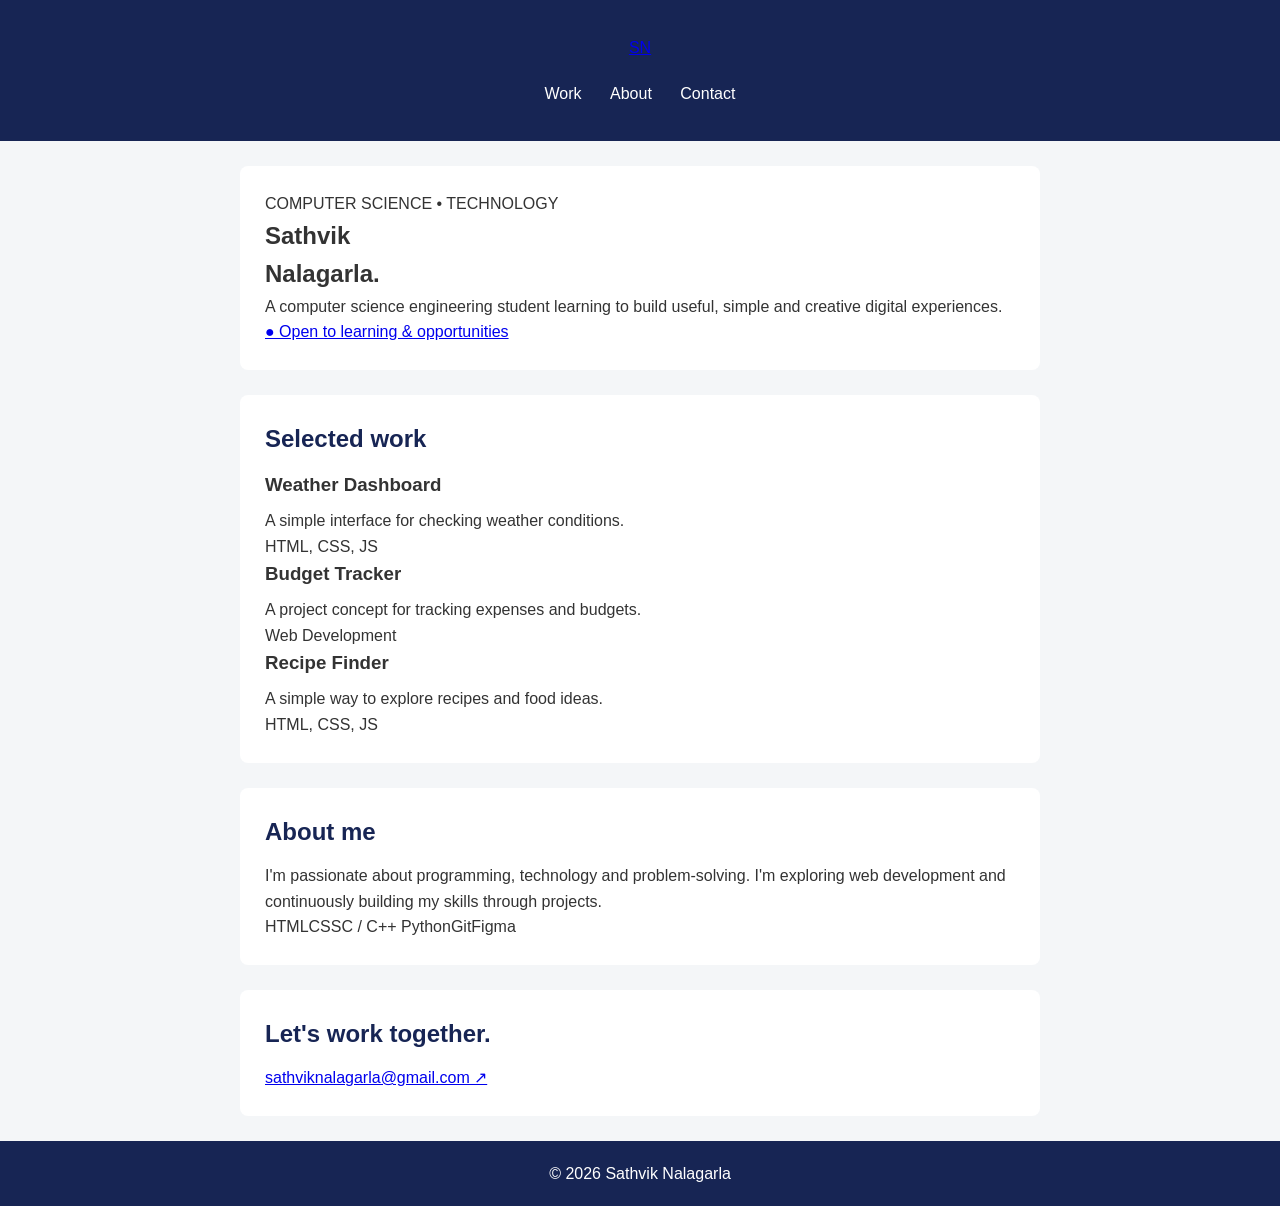
==== portfolio-sathvik/index.html @ 77affa6a "basic structure" ====
<!DOCTYPE html>
<html lang="en">
<head>
  <meta charset="UTF-8">
  <meta name="viewport" content="width=device-width, initial-scale=1.0">
  <title>Sathvik Nalagarla | Portfolio</title>
  <link rel="stylesheet" href="style.css">
</head>
<body>
  <header>
    <a class="logo" href="#home">SN</a>
    <nav>
      <a href="#work">Work</a>
      <a href="#about">About</a>
      <a href="#contact">Contact</a>
    </nav>
  </header>

  <main>
    <section class="hero" id="home">
      <p class="eyebrow">COMPUTER SCIENCE • TECHNOLOGY</p>
      <h1>Sathvik<br>Nalagarla<span>.</span></h1>
      <p class="intro">A computer science engineering student learning
        to build useful, simple and creative digital experiences.</p>
      <a class="pill" href="#contact">● Open to learning & opportunities</a>
    </section>

    <section class="work" id="work">
      <h2>Selected work</h2>

      <article class="project">
        <div>
          <h3>Weather Dashboard</h3>
          <p>A simple interface for checking weather conditions.</p>
        </div>
        <span>HTML, CSS, JS</span>
      </article>

      <article class="project">
        <div>
          <h3>Budget Tracker</h3>
          <p>A project concept for tracking expenses and budgets.</p>
        </div>
        <span>Web Development</span>
      </article>

      <article class="project">
        <div>
          <h3>Recipe Finder</h3>
          <p>A simple way to explore recipes and food ideas.</p>
        </div>
        <span>HTML, CSS, JS</span>
      </article>
    </section>

    <section class="about" id="about">
      <h2>About me</h2>
      <p>I'm passionate about programming, technology and
        problem-solving. I'm exploring web development and
        continuously building my skills through projects.</p>
      <div class="skills">
        <span>HTML</span><span>CSS</span><span>C / C++</span>
        <span>Python</span><span>Git</span><span>Figma</span>
      </div>
    </section>

    <section class="contact" id="contact">
      <h2>Let's work together.</h2>
      <a href="mailto:sathviknalagarla@gmail.com">
        sathviknalagarla@gmail.com ↗
      </a>
    </section>
  </main>

  <footer>© 2026 Sathvik Nalagarla</footer>
</body>
</html>
---- portfolio-sathvik/style.css ----
* {
    margin: 0;
    padding: 0;
    box-sizing: border-box;
}

body {
    font-family: Arial, sans-serif;
    background-color: #f4f6f8;
    color: #333;
    line-height: 1.6;
}

header {
    background-color: #172554;
    color: white;
    text-align: center;
    padding: 35px 15px;
}

header h1 {
    margin-bottom: 5px;
}

nav {
    margin-top: 20px;
}

nav a {
    color: white;
    text-decoration: none;
    margin: 0 12px;
}

nav a:hover {
    color: #93c5fd;
}

section {
    background-color: white;
    max-width: 800px;
    margin: 25px auto;
    padding: 25px;
    border-radius: 8px;
}

h2 {
    color: #172554;
    margin-bottom: 12px;
}

h3 {
    margin-bottom: 8px;
}

footer {
    text-align: center;
    padding: 20px;
    background-color: #172554;
    color: white;
}

@media (max-width: 600px) {
    nav a {
        display: inline-block;
        margin: 5px;
    }

    section {
        margin: 15px;
    }
}
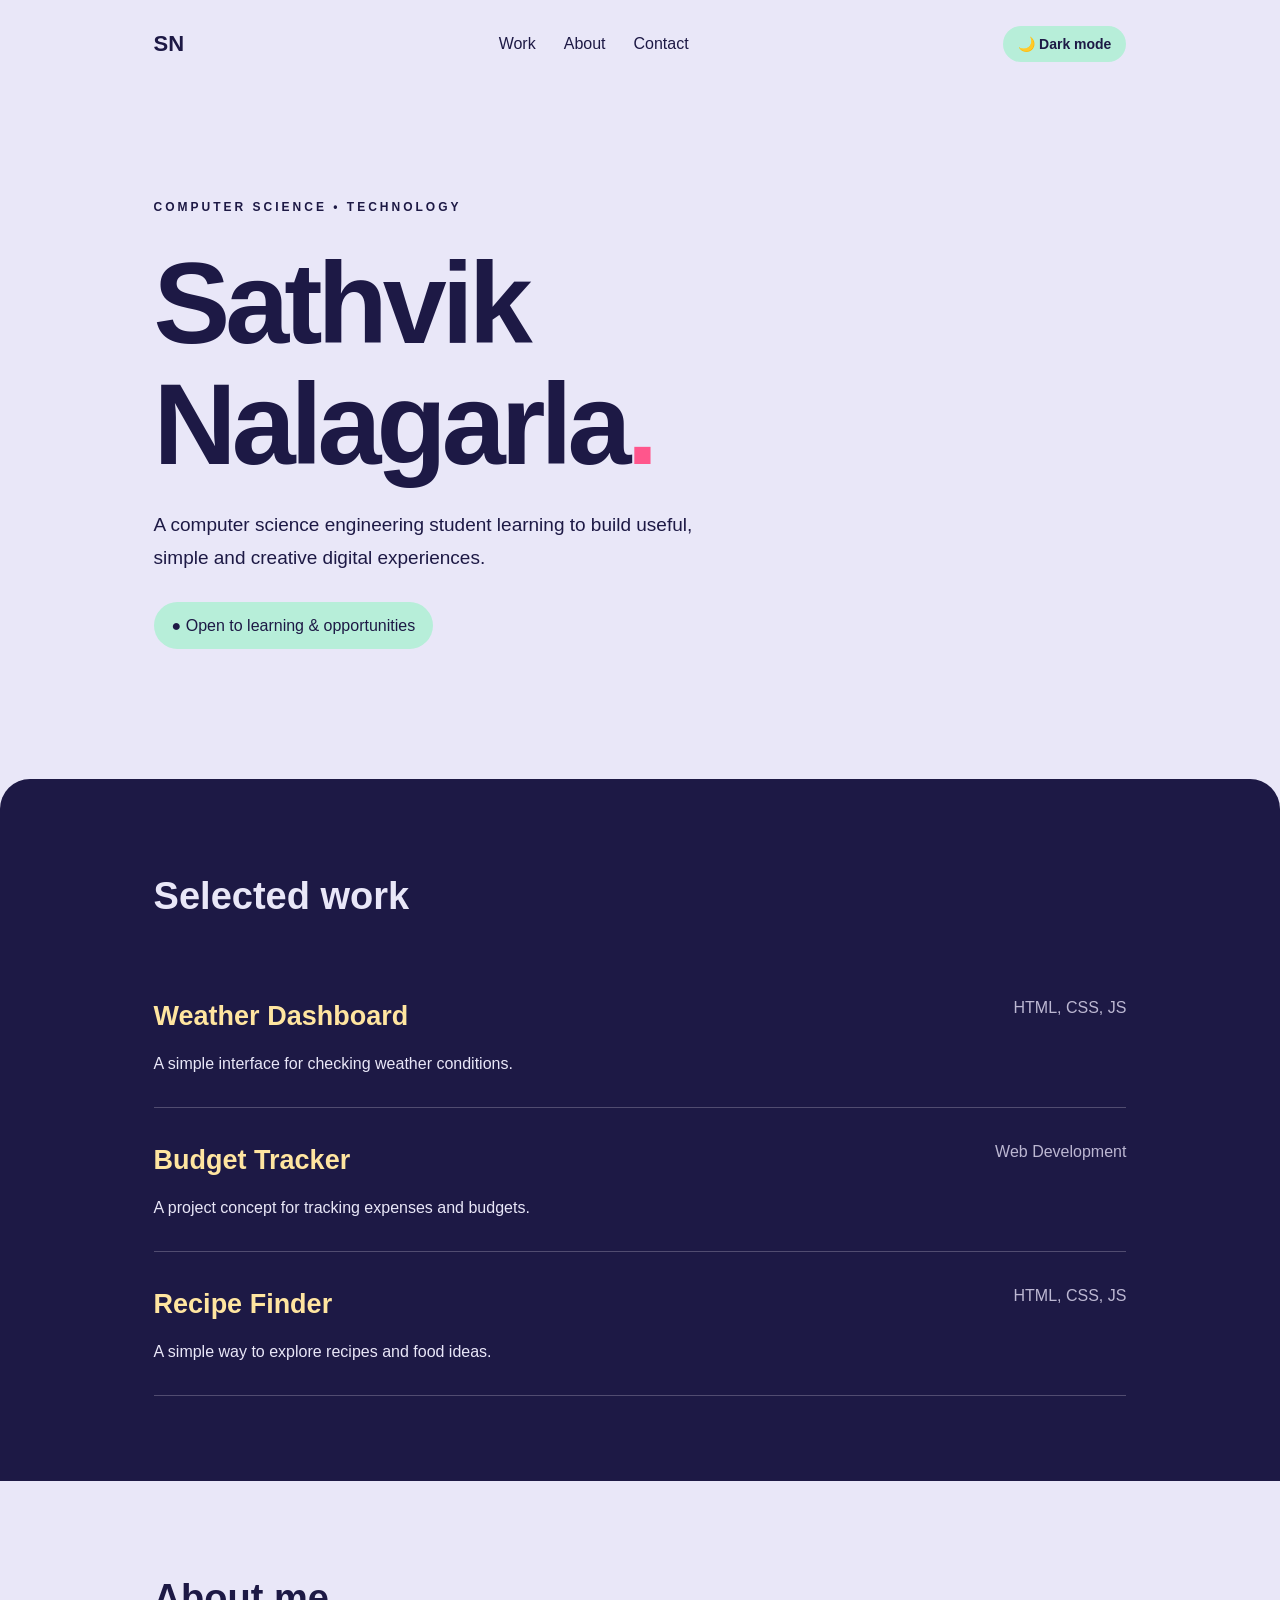
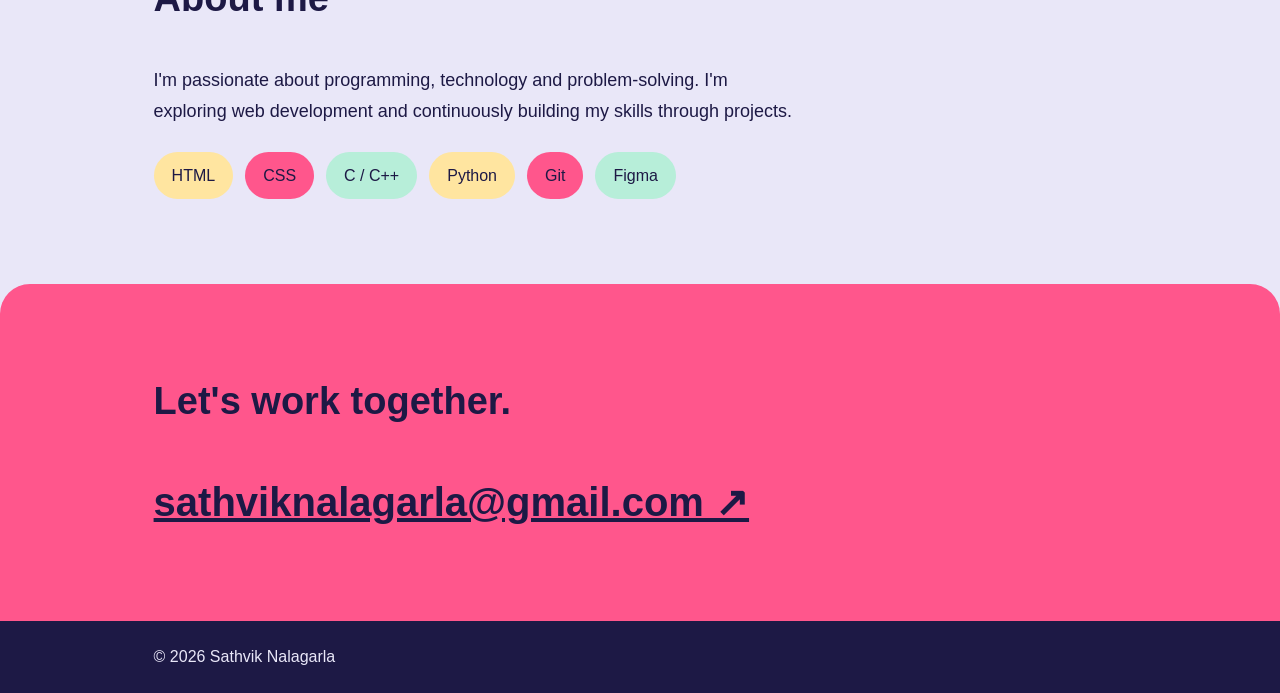
==== commit 099c2f62: "Add light and dark mode" ====
--- a/portfolio-sathvik/index.html
+++ b/portfolio-sathvik/index.html
@@ -15,6 +15,9 @@
       <a href="#about">About</a>
       <a href="#contact">Contact</a>
     </nav>
+    <button id="theme-toggle" aria-label="Switch theme">
+  🌙 Dark mode
+</button>
   </header>
 
   <main>
@@ -74,5 +77,15 @@
   </main>
 
   <footer>© 2026 Sathvik Nalagarla</footer>
+  <script>
+  const toggle = document.getElementById("theme-toggle");
+
+  toggle.addEventListener("click", () => {
+    document.body.classList.toggle("dark-mode");
+
+    const isDark = document.body.classList.contains("dark-mode");
+    toggle.textContent = isDark ? "☀️ Light mode" : "🌙 Dark mode";
+  });
+</script>
 </body>
 </html>
--- a/portfolio-sathvik/style.css
+++ b/portfolio-sathvik/style.css
@@ -1,73 +1,240 @@
 
 * {
-    margin: 0;
-    padding: 0;
-    box-sizing: border-box;
+  margin: 0;
+  padding: 0;
+  box-sizing: border-box;
+  scroll-behavior: smooth;
 }
 
 body {
-    font-family: Arial, sans-serif;
-    background-color: #f4f6f8;
-    color: #333;
-    line-height: 1.6;
+  font-family: Arial, sans-serif;
+  background: #e9e7f8;
+  color: #1d1945;
+  line-height: 1.7;
 }
 
 header {
-    background-color: #172554;
-    color: white;
-    text-align: center;
-    padding: 35px 15px;
-}
-
-header h1 {
-    margin-bottom: 5px;
+  padding: 25px 12%;
+  display: flex;
+  justify-content: space-between;
+  align-items: center;
+}
+
+a {
+  color: inherit;
+}
+
+.logo {
+  font-weight: bold;
+  font-size: 22px;
+  text-decoration: none;
 }
 
 nav {
-    margin-top: 20px;
+  display: flex;
+  gap: 28px;
 }
 
 nav a {
-    color: white;
-    text-decoration: none;
-    margin: 0 12px;
-}
-
-nav a:hover {
-    color: #93c5fd;
-}
-
-section {
-    background-color: white;
-    max-width: 800px;
-    margin: 25px auto;
-    padding: 25px;
-    border-radius: 8px;
+  text-decoration: none;
+}
+
+.hero {
+  padding: 110px 12% 130px;
+}
+
+.eyebrow {
+  font-size: 12px;
+  letter-spacing: 3px;
+  font-weight: bold;
+}
+
+h1 {
+  font-size: clamp(55px, 9vw, 115px);
+  line-height: 1.05;
+  letter-spacing: -5px;
+  margin: 25px 0;
+}
+
+h1 span {
+  color: #ff568c;
+}
+
+.intro {
+  max-width: 560px;
+  font-size: 19px;
+  margin-bottom: 28px;
+}
+
+.pill, .skills span {
+  display: inline-block;
+  background: #b7eed9;
+  padding: 10px 18px;
+  border-radius: 30px;
+  text-decoration: none;
+}
+
+.work {
+  background: #1d1945;
+  color: #e9e7f8;
+  padding: 85px 12%;
+  border-radius: 30px 30px 0 0;
 }
 
 h2 {
-    color: #172554;
-    margin-bottom: 12px;
-}
-
-h3 {
-    margin-bottom: 8px;
+  font-size: 38px;
+  margin-bottom: 35px;
+}
+
+.project {
+  display: flex;
+  justify-content: space-between;
+  gap: 20px;
+  padding: 30px 0;
+  border-bottom: 1px solid #514c70;
+}
+
+.project h3 {
+  color: #ffe5a0;
+  font-size: 27px;
+  margin-bottom: 10px;
+}
+
+.project p {
+  max-width: 520px;
+}
+
+.project span {
+  color: #bcb7d2;
+  white-space: nowrap;
+}
+
+.about {
+  padding: 85px 12%;
+}
+
+.about p {
+  max-width: 650px;
+  font-size: 18px;
+  margin-bottom: 25px;
+}
+
+.skills {
+  display: flex;
+  flex-wrap: wrap;
+  gap: 12px;
+}
+
+.skills span:nth-child(3n + 1) {
+  background: #ffe5a0;
+}
+
+.skills span:nth-child(3n + 2) {
+  background: #ff568c;
+}
+
+.contact {
+  background: #ff568c;
+  padding: 85px 12%;
+  border-radius: 30px 30px 0 0;
+}
+
+.contact a {
+  font-size: clamp(20px, 4vw, 40px);
+  font-weight: bold;
+  overflow-wrap: anywhere;
 }
 
 footer {
-    text-align: center;
-    padding: 20px;
-    background-color: #172554;
-    color: white;
+  background: #1d1945;
+  color: #e9e7f8;
+  padding: 22px 12%;
 }
 
 @media (max-width: 600px) {
-    nav a {
-        display: inline-block;
-        margin: 5px;
-    }
-
-    section {
-        margin: 15px;
-    }
-}
+  header {
+    padding: 20px 6%;
+  }
+
+  nav {
+    gap: 14px;
+  }
+
+  .hero, .about, .contact {
+    padding: 65px 7%;
+  }
+
+  .work {
+    padding: 60px 7%;
+  }
+
+  h1 {
+    letter-spacing: -2px;
+  }
+
+  .project {
+    flex-direction: column;
+  }
+}
+/* Theme toggle button */
+#theme-toggle {
+  background: #b7eed9;
+  color: #1d1945;
+  border: none;
+  padding: 10px 15px;
+  border-radius: 25px;
+  cursor: pointer;
+  font-size: 14px;
+  font-weight: bold;
+}
+
+/* Smooth theme transition */
+body,
+header,
+.hero,
+.work,
+.about,
+.contact,
+footer {
+  transition: background-color 0.3s, color 0.3s;
+}
+
+/* Dark mode */
+body.dark-mode {
+  background: #111827;
+  color: #f3f4f6;
+}
+
+body.dark-mode header,
+body.dark-mode .hero,
+body.dark-mode .about {
+  background: #111827;
+  color: #f3f4f6;
+}
+
+body.dark-mode .work,
+body.dark-mode footer {
+  background: #080b14;
+  color: #f3f4f6;
+}
+
+body.dark-mode .contact {
+  background: #312344;
+  color: #f3f4f6;
+}
+
+body.dark-mode .project h3 {
+  color: #ffe5a0;
+}
+
+body.dark-mode .project span {
+  color: #c4c4d4;
+}
+
+body.dark-mode nav a {
+  color: #f3f4f6;
+}
+
+body.dark-mode .skills span {
+  color: #1d1945;
+}
